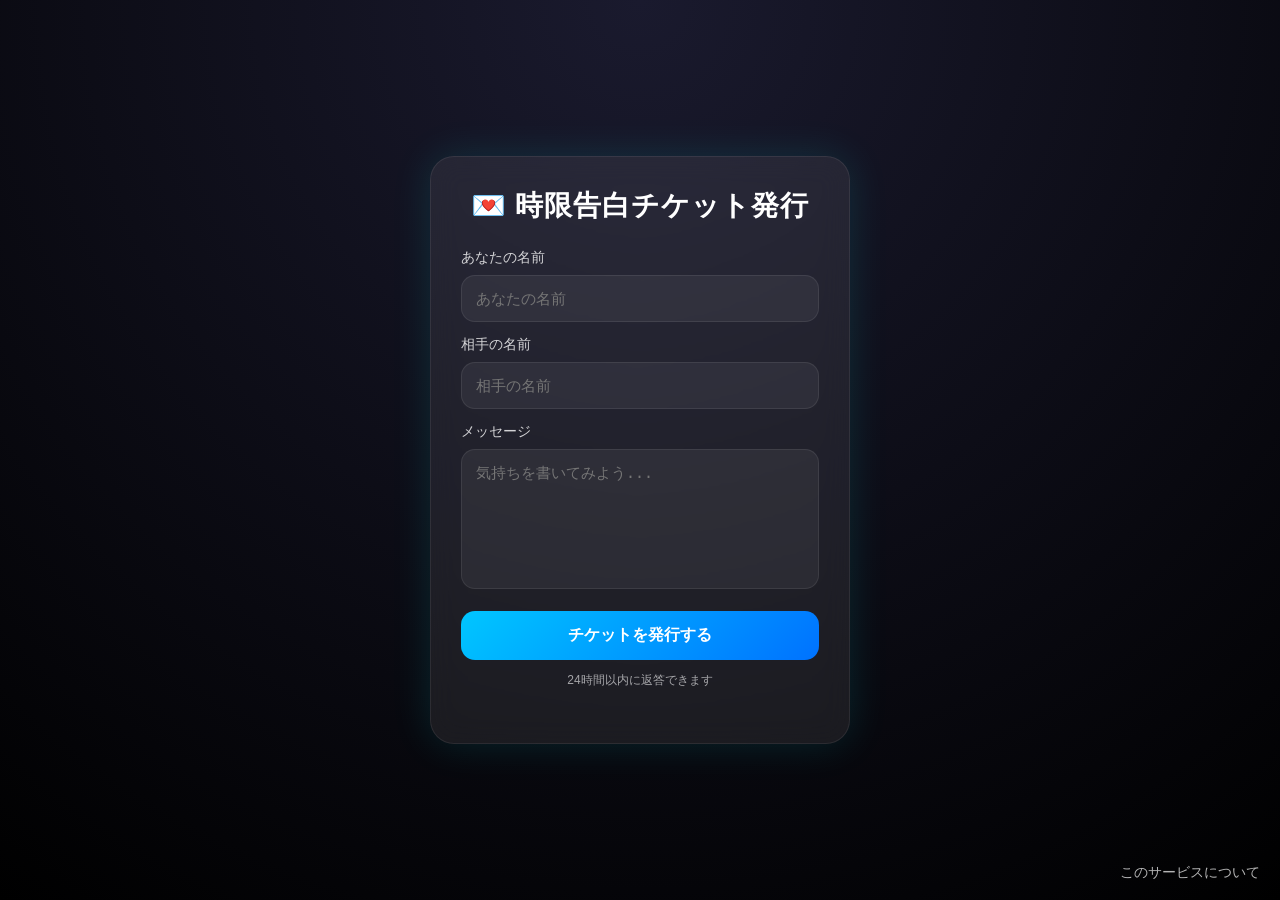
==== index.html @ dfec8111 "Update index.html" ====
<!DOCTYPE html>
<html>
<head>
<meta charset="UTF-8">
<meta name="viewport" content="width=device-width, initial-scale=1.0">
<title>時限告白チケット発行</title>

<style>

*{
  box-sizing:border-box;
}

body {
  margin: 0;
  font-family: sans-serif;
  background:
    radial-gradient(circle at top, #1a1a2e, #000);
  display: flex;
  justify-content: center;
  align-items: center;
  min-height: 100vh;
  color: white;
  padding: 20px;
}

.ticket {

  width: 100%;
  max-width: 420px;

  padding: 30px;

  border-radius: 24px;

  background:
    rgba(255,255,255,0.08);

  backdrop-filter: blur(14px);

  box-shadow:
    0 0 40px rgba(0,255,255,0.12);

  border:
    1px solid rgba(255,255,255,0.08);

}

h2{
  text-align:center;
  margin-top:0;
  margin-bottom:24px;
  font-size:28px;
  letter-spacing:1px;
}

.label{
  margin-top:14px;
  margin-bottom:8px;
  font-size:14px;
  opacity:0.8;
}

input,
textarea {

  width:100%;

  padding:14px;

  border-radius:14px;

  border:
    1px solid rgba(255,255,255,0.08);

  background:
    rgba(255,255,255,0.06);

  color:white;

  outline:none;

  font-size:15px;

  transition:0.2s;
}

input:focus,
textarea:focus{

  border:
    1px solid rgba(0,198,255,0.6);

  box-shadow:
    0 0 12px rgba(0,198,255,0.25);

}

textarea{
  min-height:140px;
  resize:none;
}

button {

  width:100%;

  padding:14px;

  margin-top:18px;

  border:none;

  border-radius:14px;

  background:
    linear-gradient(
      135deg,
      #00c6ff,
      #0072ff
    );

  color:white;

  font-size:16px;
  font-weight:bold;

  cursor:pointer;

  transition:0.2s;
}

button:hover{
  transform:translateY(-2px);
  opacity:0.95;
}

#shareBox{
  margin-top:24px;
}

#shareBox input{
  margin-top:8px;
}

.overlay {
  position: fixed;
  inset:0;

  background:
    rgba(0,0,0,0.86);

  display:flex;
  justify-content:center;
  align-items:center;

  z-index:999;
}

.hidden{
  display:none !important;
}

.big{

  font-size:38px;

  font-weight:bold;

  letter-spacing:4px;

  animation:pulse 1s infinite;
}

@keyframes pulse{

  0%{
    opacity:0.5;
    transform:scale(0.98);
  }

  50%{
    opacity:1;
    transform:scale(1.03);
  }

  100%{
    opacity:0.5;
    transform:scale(0.98);
  }
}

.small-note{
  margin-top:12px;
  font-size:12px;
  opacity:0.6;
  text-align:center;
}

.about-link{

  position:fixed;

  bottom:18px;

  right:20px;

  color:white;

  opacity:0.7;

  text-decoration:none;

  font-size:14px;
}

.about-link:hover{

  opacity:1;
}
  
</style>
</head>

<body>

<div class="ticket">

<h2>💌 時限告白チケット発行</h2>

<div class="label">
あなたの名前
</div>

<input
  id="sender"
  placeholder="あなたの名前">

<div class="label">
相手の名前
</div>

<input
  id="receiver"
  placeholder="相手の名前">

<div class="label">
メッセージ
</div>

<textarea
  id="message"
  placeholder="気持ちを書いてみよう..."></textarea>

<button onclick="sendTicket()">
  チケットを発行する
</button>

<div class="small-note">
24時間以内に返答できます
</div>

<div id="shareBox"></div>

</div>

<div id="overlay" class="overlay hidden">
  <div class="big">
    PRINTING...
  </div>
</div>

<script>

const GAS_URL =
"https://script.google.com/macros/s/AKfycbyAucuaQ-jclQmju5wzjUSXbH2aJs_TTDgk-d02H40CBi2WvmLPE1tNK3kdJMwXFIsirQ/exec";

async function sendTicket() {

  const sender =
    document.getElementById("sender")
    .value.trim();

  const receiver =
    document.getElementById("receiver")
    .value.trim();

  const message =
    document.getElementById("message")
    .value.trim();

  if (!sender || !receiver || !message) {

    alert("全部入力してね");

    return;
  }

  const ticketId =
    Date.now().toString()
    + "-"
    + Math.random()
    .toString(36)
    .slice(2,8);

  const data = {

    ticketId,
    sender,
    receiver,
    message,

    status:"pending",

    createdAt:
      new Date().toISOString()
  };

  const overlay =
    document.getElementById("overlay");

  overlay.classList.remove("hidden");

  try {

    const res = await fetch(GAS_URL, {

      method:"POST",

      headers:{
        "Content-Type":"text/plain"
      },

      body:JSON.stringify(data)
    });

    await res.text();

  } catch(e){

    console.log(e);

    alert("送信失敗");
  }

  overlay.classList.add("hidden");

  const base =
    window.location.origin
    + window.location.pathname
    .replace("index.html","");

  const url =
    base + "ticket.html?id="
    + ticketId;

  const checkUrl =
    base + "check.html?id="
    + ticketId;

  document.getElementById("shareBox")
.innerHTML = `

  <div class="label">
    💌 告白URL
  </div>

<textarea
  id="shareUrl"
  readonly>あなたに伝えたい想いがあります。

時限告白チケットが届いています💌

${url}</textarea>

<button onclick="copyShareText()">
  共有メッセージをコピー
</button>

  </a>

  <div class="label">
    📊 ステータス確認URL
  </div>

  <input
    id="checkUrl"
    value="${checkUrl}"
    readonly>

  <button onclick="copyCheckUrl()">
    状態確認URLをコピー
  </button>

  <a href="${checkUrl}" target="_blank">
    <button>
      状態確認ページを開く
    </button>
  </a>

`;
}

function copyShareText(){

  const text =
    document.getElementById("shareUrl").value;

  navigator.clipboard.writeText(text);

  alert("共有メッセージをコピーしたよ");
}

function copyCheckUrl(){

  const input =
    document.getElementById("checkUrl");

  input.select();

  document.execCommand("copy");

  alert("状態確認URLをコピーしたよ");
}

</script>
<a href="about.html" class="about-link">
  このサービスについて
</a>
</body>
</html>
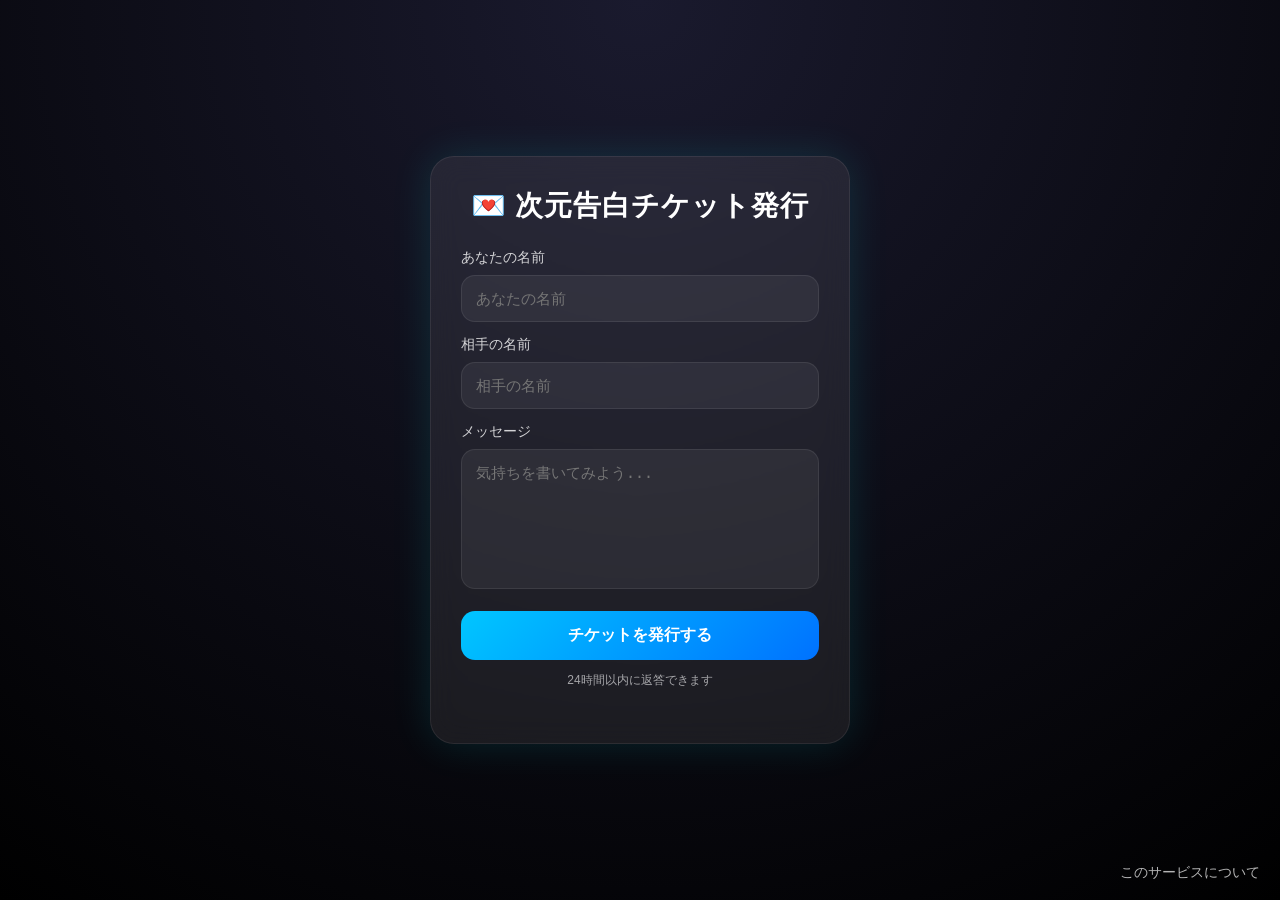
==== commit 045fb90c: "Update index.html" ====
--- a/index.html
+++ b/index.html
@@ -2,8 +2,25 @@
 <html>
 <head>
 <meta charset="UTF-8">
+  <meta property="og:title"
+content="次元告白チケット">
+
+<meta property="og:description"
+content="あなたに伝えたい想いがあります。">
+
+<meta property="og:image"
+content="https://jigenkokuhaku.github.io/kokuhaku-ticket/ogp.png">
+
+<meta property="og:type"
+content="website">
 <meta name="viewport" content="width=device-width, initial-scale=1.0">
-<title>時限告白チケット発行</title>
+
+  <link
+  rel="icon"
+  type="image/png"
+  href="favicon.png">
+  
+<title>次元告白チケット発行</title>
 
 <style>
 
@@ -226,7 +243,7 @@
 
 <div class="ticket">
 
-<h2>💌 時限告白チケット発行</h2>
+<h2>💌 次元告白チケット発行</h2>
 
 <div class="label">
 あなたの名前
@@ -369,7 +386,7 @@
   id="shareUrl"
   readonly>あなたに伝えたい想いがあります。
 
-時限告白チケットが届いています💌
+次元告白チケットが届いています💌
 
 ${url}</textarea>
 
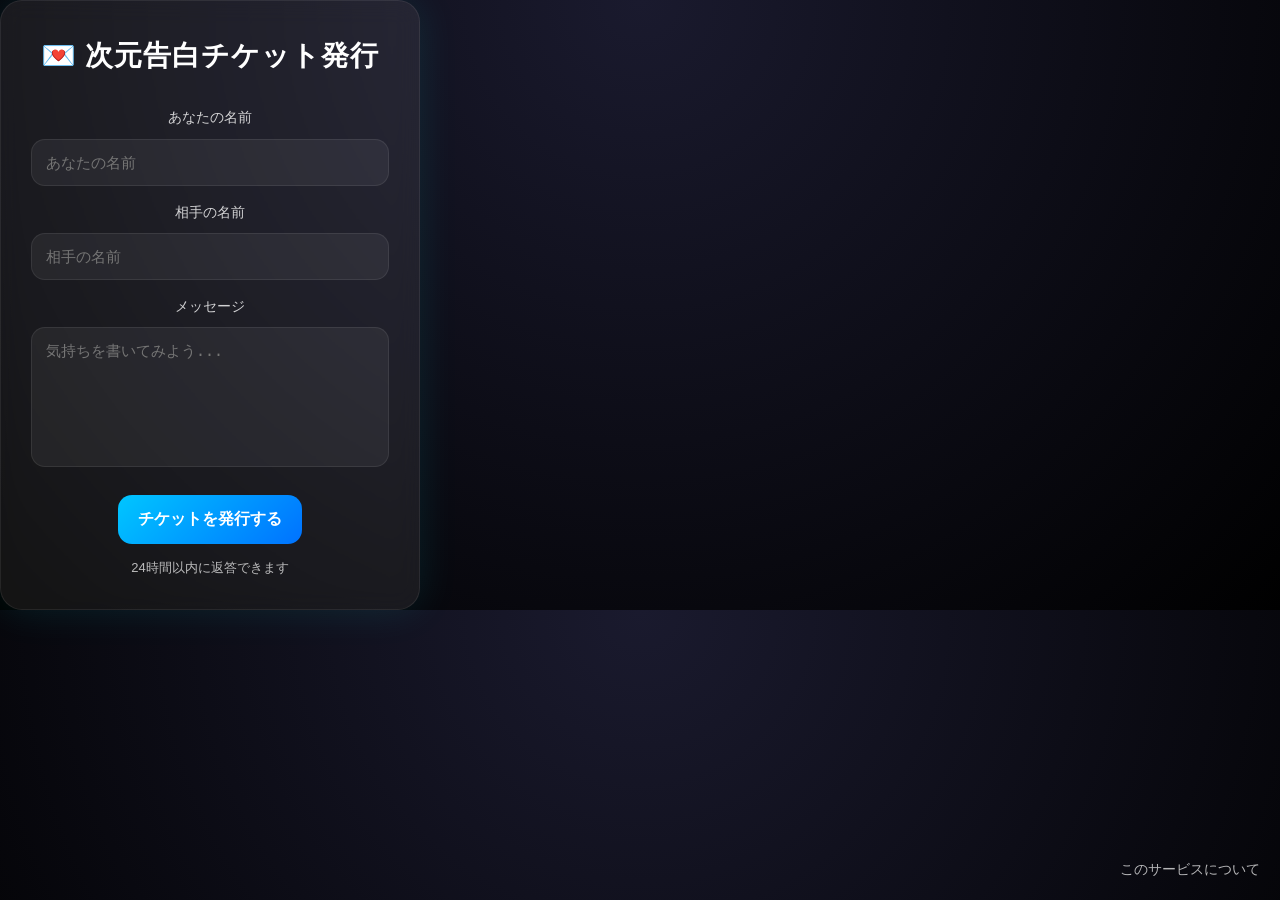
==== commit 54100559: "Update index.html" ====
--- a/index.html
+++ b/index.html
@@ -22,221 +22,7 @@
   
 <title>次元告白チケット発行</title>
 
-<style>
-
-*{
-  box-sizing:border-box;
-}
-
-body {
-  margin: 0;
-  font-family: sans-serif;
-  background:
-    radial-gradient(circle at top, #1a1a2e, #000);
-  display: flex;
-  justify-content: center;
-  align-items: center;
-  min-height: 100vh;
-  color: white;
-  padding: 20px;
-}
-
-.ticket {
-
-  width: 100%;
-  max-width: 420px;
-
-  padding: 30px;
-
-  border-radius: 24px;
-
-  background:
-    rgba(255,255,255,0.08);
-
-  backdrop-filter: blur(14px);
-
-  box-shadow:
-    0 0 40px rgba(0,255,255,0.12);
-
-  border:
-    1px solid rgba(255,255,255,0.08);
-
-}
-
-h2{
-  text-align:center;
-  margin-top:0;
-  margin-bottom:24px;
-  font-size:28px;
-  letter-spacing:1px;
-}
-
-.label{
-  margin-top:14px;
-  margin-bottom:8px;
-  font-size:14px;
-  opacity:0.8;
-}
-
-input,
-textarea {
-
-  width:100%;
-
-  padding:14px;
-
-  border-radius:14px;
-
-  border:
-    1px solid rgba(255,255,255,0.08);
-
-  background:
-    rgba(255,255,255,0.06);
-
-  color:white;
-
-  outline:none;
-
-  font-size:15px;
-
-  transition:0.2s;
-}
-
-input:focus,
-textarea:focus{
-
-  border:
-    1px solid rgba(0,198,255,0.6);
-
-  box-shadow:
-    0 0 12px rgba(0,198,255,0.25);
-
-}
-
-textarea{
-  min-height:140px;
-  resize:none;
-}
-
-button {
-
-  width:100%;
-
-  padding:14px;
-
-  margin-top:18px;
-
-  border:none;
-
-  border-radius:14px;
-
-  background:
-    linear-gradient(
-      135deg,
-      #00c6ff,
-      #0072ff
-    );
-
-  color:white;
-
-  font-size:16px;
-  font-weight:bold;
-
-  cursor:pointer;
-
-  transition:0.2s;
-}
-
-button:hover{
-  transform:translateY(-2px);
-  opacity:0.95;
-}
-
-#shareBox{
-  margin-top:24px;
-}
-
-#shareBox input{
-  margin-top:8px;
-}
-
-.overlay {
-  position: fixed;
-  inset:0;
-
-  background:
-    rgba(0,0,0,0.86);
-
-  display:flex;
-  justify-content:center;
-  align-items:center;
-
-  z-index:999;
-}
-
-.hidden{
-  display:none !important;
-}
-
-.big{
-
-  font-size:38px;
-
-  font-weight:bold;
-
-  letter-spacing:4px;
-
-  animation:pulse 1s infinite;
-}
-
-@keyframes pulse{
-
-  0%{
-    opacity:0.5;
-    transform:scale(0.98);
-  }
-
-  50%{
-    opacity:1;
-    transform:scale(1.03);
-  }
-
-  100%{
-    opacity:0.5;
-    transform:scale(0.98);
-  }
-}
-
-.small-note{
-  margin-top:12px;
-  font-size:12px;
-  opacity:0.6;
-  text-align:center;
-}
-
-.about-link{
-
-  position:fixed;
-
-  bottom:18px;
-
-  right:20px;
-
-  color:white;
-
-  opacity:0.7;
-
-  text-decoration:none;
-
-  font-size:14px;
-}
-
-.about-link:hover{
-
-  opacity:1;
-}
-  
-</style>
+<link rel="stylesheet" href="css/style.css">
 </head>
 
 <body>
--- a/css/style.css
+++ b/css/style.css
@@ -0,0 +1,443 @@
+* {
+  box-sizing: border-box;
+}
+
+body {
+  margin: 0;
+  font-family: sans-serif;
+  background: radial-gradient(circle at top, #1a1a2e, #000);
+  color: white;
+  line-height: 1.8;
+}
+
+body.center-page {
+  min-height: 100vh;
+  display: flex;
+  justify-content: center;
+  align-items: center;
+  padding: 20px;
+}
+
+a {
+  color: white;
+}
+
+.hidden {
+  display: none !important;
+}
+
+/* Common links */
+
+.home-link {
+  position: fixed;
+  top: 20px;
+  left: 20px;
+  color: white;
+  text-decoration: none;
+  font-weight: bold;
+  letter-spacing: 1px;
+  opacity: 0.8;
+  z-index: 1000;
+}
+
+.home-link:hover,
+.about-link:hover {
+  opacity: 1;
+}
+
+.about-link {
+  position: fixed;
+  right: 20px;
+  bottom: 18px;
+  color: white;
+  opacity: 0.7;
+  text-decoration: none;
+  font-size: 14px;
+}
+
+/* Common panels */
+
+.ticket,
+.card,
+.hero-box,
+.section,
+.step,
+.faq,
+.concept-block {
+  background: rgba(255, 255, 255, 0.08);
+  backdrop-filter: blur(12px);
+  border-radius: 22px;
+  box-shadow: 0 0 40px rgba(0, 255, 255, 0.10);
+}
+
+.ticket {
+  width: 100%;
+  max-width: 420px;
+  padding: 30px;
+  text-align: center;
+  border: 1px solid rgba(255, 255, 255, 0.08);
+}
+
+.card {
+  width: 360px;
+  padding: 28px;
+  text-align: center;
+}
+
+/* Typography */
+
+h1 {
+  margin-top: 0;
+  margin-bottom: 12px;
+  font-size: 42px;
+  letter-spacing: 2px;
+}
+
+h2 {
+  margin-top: 0;
+  margin-bottom: 24px;
+  font-size: 28px;
+  letter-spacing: 1px;
+  text-align: center;
+}
+
+.subtitle {
+  font-size: 18px;
+  opacity: 0.85;
+}
+
+.message {
+  margin-top: 20px;
+  line-height: 1.7;
+  font-size: 18px;
+  white-space: pre-wrap;
+}
+
+.small,
+.small-text,
+.small-note,
+.mini {
+  font-size: 13px;
+  opacity: 0.7;
+}
+
+.small-note {
+  margin-top: 12px;
+  text-align: center;
+}
+
+.big-text,
+.big {
+  font-size: 38px;
+  font-weight: bold;
+  letter-spacing: 4px;
+}
+
+/* Forms */
+
+.label {
+  margin-top: 14px;
+  margin-bottom: 8px;
+  font-size: 14px;
+  opacity: 0.8;
+}
+
+input,
+textarea {
+  width: 100%;
+  padding: 14px;
+  border-radius: 14px;
+  border: 1px solid rgba(255, 255, 255, 0.08);
+  background: rgba(255, 255, 255, 0.06);
+  color: white;
+  outline: none;
+  font-size: 15px;
+  transition: 0.2s;
+}
+
+input:focus,
+textarea:focus {
+  border-color: rgba(0, 198, 255, 0.6);
+  box-shadow: 0 0 12px rgba(0, 198, 255, 0.25);
+}
+
+textarea {
+  min-height: 140px;
+  resize: none;
+}
+
+/* Buttons */
+
+button,
+.button {
+  border: none;
+  border-radius: 14px;
+  color: white;
+  font-size: 16px;
+  font-weight: bold;
+  cursor: pointer;
+  transition: 0.2s;
+}
+
+button {
+  padding: 14px 20px;
+  margin-top: 18px;
+  background: linear-gradient(135deg, #00c6ff, #0072ff);
+}
+
+button:hover,
+.button:hover {
+  transform: translateY(-2px);
+  opacity: 0.95;
+}
+
+.button {
+  display: inline-block;
+  padding: 14px 24px;
+  text-decoration: none;
+  background: #00c6ff;
+}
+
+.yes {
+  background: #a9d8a9;
+}
+
+.no {
+  background: #ddd;
+  color: #111;
+}
+
+.button-area {
+  margin-top: 26px;
+}
+
+/* Overlay / Popup */
+
+.overlay {
+  position: fixed;
+  inset: 0;
+  background: rgba(0, 0, 0, 0.82);
+  display: flex;
+  justify-content: center;
+  align-items: center;
+  z-index: 999;
+}
+
+.popup {
+  text-align: center;
+  animation: pop 0.5s ease;
+}
+
+/* Layout pages */
+
+.container {
+  width: 100%;
+  max-width: 900px;
+  margin: auto;
+  padding: 24px;
+}
+
+.hero {
+  min-height: 70vh;
+  display: flex;
+  align-items: center;
+  justify-content: center;
+  text-align: center;
+}
+
+.hero-box {
+  width: 100%;
+  max-width: 720px;
+  padding: 40px 28px;
+}
+
+.section {
+  margin-top: 42px;
+  padding: 28px;
+  background: rgba(255, 255, 255, 0.06);
+}
+
+.step,
+.faq {
+  margin-bottom: 20px;
+  padding: 18px;
+  background: rgba(255, 255, 255, 0.05);
+}
+
+.step-title {
+  margin-bottom: 8px;
+  font-size: 18px;
+  font-weight: bold;
+}
+
+.footer {
+  margin: 48px 0 20px;
+  text-align: center;
+  opacity: 0.7;
+  font-size: 14px;
+}
+
+/* About / creator */
+
+.creator {
+  text-align: center;
+}
+
+.creator-icon {
+  width: 120px;
+  height: 120px;
+  margin-top: 10px;
+  border-radius: 50%;
+  object-fit: cover;
+  border: 3px solid rgba(255, 255, 255, 0.2);
+  box-shadow: 0 0 20px rgba(0, 255, 255, 0.2);
+}
+
+.creator-name {
+  margin-top: 16px;
+  font-size: 22px;
+  font-weight: bold;
+}
+
+.concept-block {
+  margin-top: 32px;
+  padding: 22px;
+  background: rgba(255, 255, 255, 0.04);
+  border: 1px solid rgba(255, 255, 255, 0.08);
+}
+
+.concept-title {
+  margin-bottom: 14px;
+  font-size: 20px;
+  font-weight: bold;
+  color: #9fe7ff;
+}
+
+/* Counter */
+
+.counter {
+  margin-top: 40px;
+  text-align: center;
+}
+
+.counter-label {
+  margin-bottom: 8px;
+  font-size: 14px;
+  opacity: 0.7;
+}
+
+.counter-number {
+  font-size: 42px;
+  font-weight: bold;
+  color: #9fe7ff;
+}
+
+/* Status */
+
+.names {
+  margin-top: 20px;
+  font-size: 20px;
+  font-weight: bold;
+}
+
+.status {
+  margin-top: 28px;
+  font-size: 26px;
+  font-weight: bold;
+}
+
+.pending {
+  color: #ffd966;
+}
+
+.accepted {
+  color: #8cffb2;
+}
+
+.declined {
+  color: #ff9b9b;
+}
+
+/* Hearts */
+
+#hearts {
+  position: fixed;
+  inset: 0;
+  pointer-events: none;
+  overflow: hidden;
+  z-index: 9999;
+}
+
+.heart {
+  position: absolute;
+  bottom: -20px;
+  font-size: 24px;
+  animation: floatUp 3s linear forwards;
+}
+
+/* Animation */
+
+@keyframes pop {
+  0% {
+    transform: scale(0.6);
+    opacity: 0;
+  }
+
+  100% {
+    transform: scale(1);
+    opacity: 1;
+  }
+}
+
+@keyframes pulse {
+  0% {
+    opacity: 0.5;
+    transform: scale(0.98);
+  }
+
+  50% {
+    opacity: 1;
+    transform: scale(1.03);
+  }
+
+  100% {
+    opacity: 0.5;
+    transform: scale(0.98);
+  }
+}
+
+@keyframes floatUp {
+  0% {
+    transform: translateY(0) scale(0.8);
+    opacity: 0;
+  }
+
+  10% {
+    opacity: 1;
+  }
+
+  100% {
+    transform: translateY(-110vh) scale(1.4) rotate(20deg);
+    opacity: 0;
+  }
+}
+
+/* Responsive */
+
+@media (max-width: 600px) {
+  h1 {
+    font-size: 32px;
+  }
+
+  .hero-box {
+    padding: 28px 20px;
+  }
+
+  .section {
+    padding: 22px;
+  }
+
+  .card {
+    width: 100%;
+  }
+}
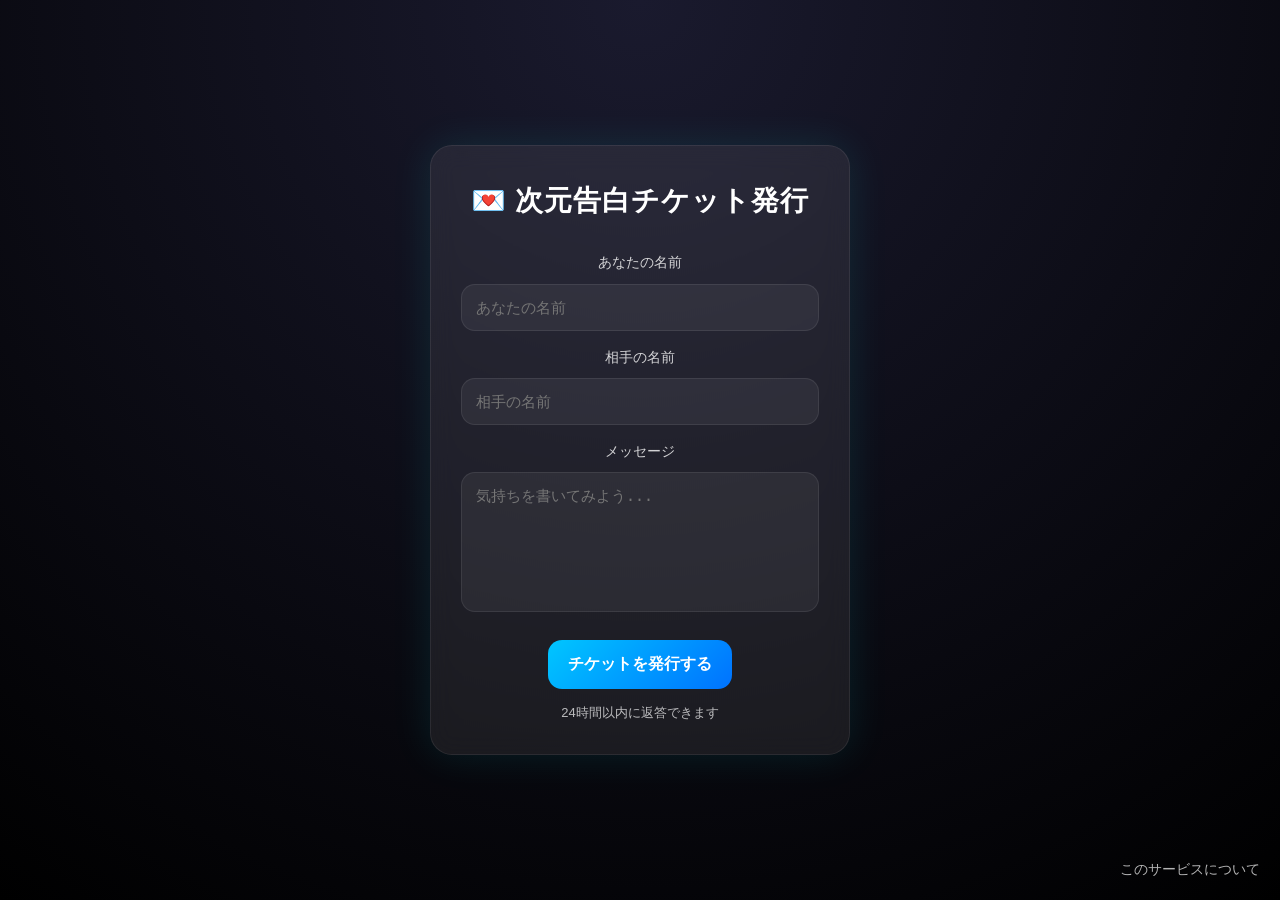
==== commit 1e142b06: "Update index.html" ====
--- a/index.html
+++ b/index.html
@@ -25,8 +25,7 @@
 <link rel="stylesheet" href="css/style.css">
 </head>
 
-<body>
-
+<body class="center-page">
 <div class="ticket">
 
 <h2>💌 次元告白チケット発行</h2>
